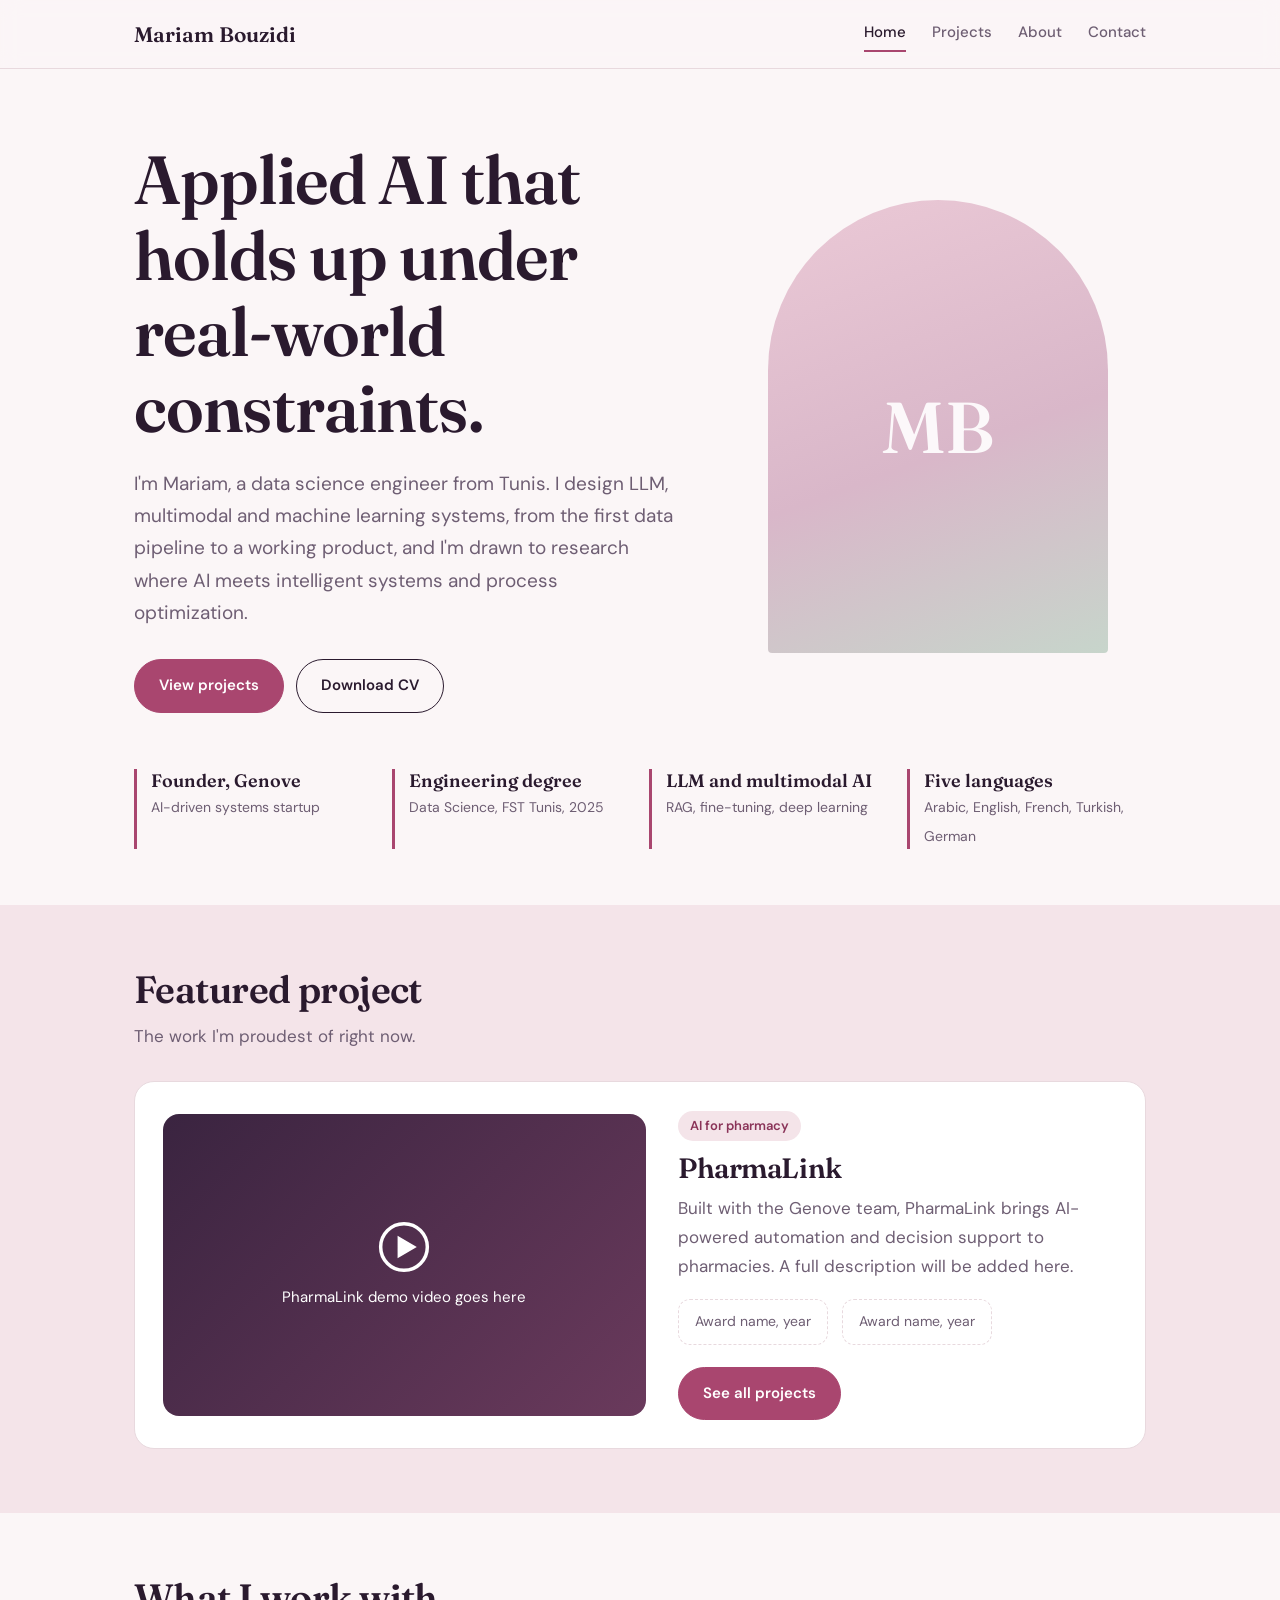
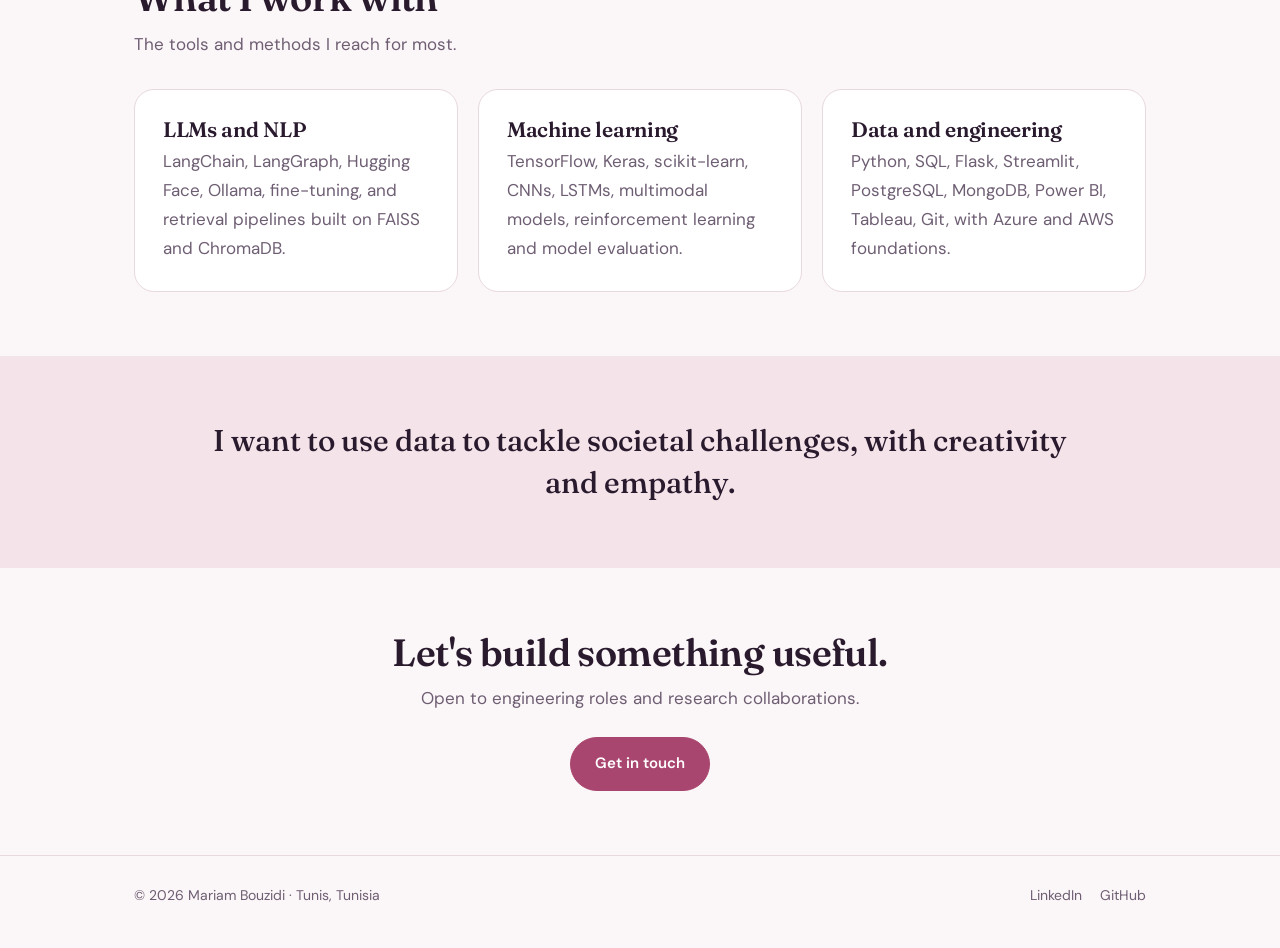
==== index.html @ 701efdcb "Add files via upload" ====
<!DOCTYPE html><html lang="en"><head><meta charset="utf-8"><meta name="viewport" content="width=device-width,initial-scale=1">
<title>Mariam Bouzidi · Data Science Engineer</title><meta name="description" content="Mariam Bouzidi, data science engineer building applied AI systems under real-world constraints.">
<link rel="preconnect" href="https://fonts.googleapis.com"><link rel="preconnect" href="https://fonts.gstatic.com" crossorigin>
<link href="https://fonts.googleapis.com/css2?family=Fraunces:opsz,wght@9..144,500;9..144,600&family=DM+Sans:wght@400;500;600&display=swap" rel="stylesheet">
<link rel="stylesheet" href="style.css"></head><body>
<header class="nav"><div class="wrap"><a class="logo" href="index.html">Mariam Bouzidi</a><nav aria-label="Primary">
<a href="index.html" aria-current="page">Home</a><a href="projects.html">Projects</a><a href="about.html">About</a><a href="contact.html">Contact</a></nav></div></header><main>
<div class="hero"><div class="wrap"><div>
<h1>Applied AI that holds up under real-world constraints.</h1>
<p class="lead">I'm Mariam, a data science engineer from Tunis. I design LLM, multimodal and machine learning systems, from the first data pipeline to a working product, and I'm drawn to research where AI meets intelligent systems and process optimization.</p>
<div class="cta"><a class="btn primary" href="projects.html">View projects</a><a class="btn" href="CV.pdf">Download CV</a></div></div>
<div class="arch" role="img" aria-label="Portrait of Mariam Bouzidi">MB<!-- Add your photo: <img src="photo.jpg" alt="Mariam Bouzidi"> --></div></div></div>

<section style="padding:0 0 56px"><div class="wrap"><div class="facts">
<div><b>Founder, Genove</b><span>AI-driven systems startup</span></div>
<div><b>Engineering degree</b><span>Data Science, FST Tunis, 2025</span></div>
<div><b>LLM and multimodal AI</b><span>RAG, fine-tuning, deep learning</span></div>
<div><b>Five languages</b><span>Arabic, English, French, Turkish, German</span></div></div></div></section>

<section class="band"><div class="wrap"><h2>Featured project</h2><p class="sub">The work I'm proudest of right now.</p>
<div class="card feature"><div class="video"><div><svg viewBox="0 0 24 24" fill="none" stroke="currentColor" stroke-width="1.5"><circle cx="12" cy="12" r="10"/><path d="M10 8.5v7l6-3.5z" fill="currentColor"/></svg>PharmaLink demo video goes here</div></div>
<div><span class="pill">AI for pharmacy</span><h3 style="margin-top:12px;font-size:28px">PharmaLink</h3>
<p class="muted" style="margin-top:10px">Built with the Genove team, PharmaLink brings AI-powered automation and decision support to pharmacies. A full description will be added here.</p>
<div class="awards"><span>Award name, year</span><span>Award name, year</span></div>
<div class="cta" style="margin-top:22px"><a class="btn primary" href="projects.html">See all projects</a></div></div></div></div></section>

<section><div class="wrap"><h2>What I work with</h2><p class="sub">The tools and methods I reach for most.</p>
<div class="grid3">
<div class="card skill"><h3>LLMs and NLP</h3><p class="muted">LangChain, LangGraph, Hugging Face, Ollama, fine-tuning, and retrieval pipelines built on FAISS and ChromaDB.</p></div>
<div class="card skill"><h3>Machine learning</h3><p class="muted">TensorFlow, Keras, scikit-learn, CNNs, LSTMs, multimodal models, reinforcement learning and model evaluation.</p></div>
<div class="card skill"><h3>Data and engineering</h3><p class="muted">Python, SQL, Flask, Streamlit, PostgreSQL, MongoDB, Power BI, Tableau, Git, with Azure and AWS foundations.</p></div></div></div></section>

<section class="band"><div class="wrap"><p class="mission">I want to use data to tackle societal challenges, with creativity and empathy.</p></div></section>

<section><div class="wrap" style="text-align:center"><h2>Let's build something useful.</h2>
<p class="sub" style="margin:0 auto 24px">Open to engineering roles and research collaborations.</p><a class="btn primary" href="contact.html">Get in touch</a></div></section>
</main><footer><div class="wrap"><span>© <span id="yr"></span> Mariam Bouzidi · Tunis, Tunisia</span><span><a href="https://www.linkedin.com/in/mariam-bouzidi">LinkedIn</a><a href="https://github.com/BouzidiMariam">GitHub</a></span></div></footer>
<script>document.getElementById('yr').textContent=new Date().getFullYear();</script></body></html>
---- style.css ----
:root{--bg:#FBF6F7;--panel:#fff;--blush:#F4E4E9;--ink:#2A1A2E;--muted:#6E5E73;--rule:#E8D9DE;--rose:#A9466F;--rose-d:#8A3358;--sage:#7C9885;
--display:'Fraunces',Georgia,serif;--body:'DM Sans','Segoe UI',system-ui,sans-serif}
*{box-sizing:border-box;margin:0}
html{scroll-behavior:smooth}
body{background:var(--bg);color:var(--ink);font:400 17px/1.7 var(--body);-webkit-font-smoothing:antialiased}
a{color:inherit}
:focus-visible{outline:3px solid var(--rose);outline-offset:3px;border-radius:4px}
.wrap{max-width:1060px;margin:0 auto;padding:0 24px}
.nav{position:sticky;top:0;z-index:10;background:rgba(251,246,247,.9);backdrop-filter:blur(10px);border-bottom:1px solid var(--rule)}
.nav .wrap{display:flex;justify-content:space-between;align-items:center;height:68px}
.logo{font:600 21px var(--display);text-decoration:none}
.nav nav{display:flex;gap:26px;font-size:15px;font-weight:500}
.nav nav a{text-decoration:none;color:var(--muted);padding:4px 0;border-bottom:2px solid transparent}
.nav nav a:hover{color:var(--ink)}
.nav nav a[aria-current]{color:var(--ink);border-color:var(--rose)}
h1,h2,h3{font-family:var(--display);font-weight:600;letter-spacing:-.015em;line-height:1.12}
h1{font-size:clamp(40px,6vw,68px)}
h2{font-size:clamp(28px,3.4vw,38px);margin-bottom:10px}
h3{font-size:21px}
.sub{color:var(--muted);max-width:36em;margin-bottom:30px}
.btn{display:inline-block;padding:13px 24px;border-radius:999px;font-weight:600;font-size:15px;text-decoration:none;border:1.5px solid var(--ink);transition:transform .15s}
.btn:hover{transform:translateY(-2px)}
.btn.primary{background:var(--rose);border-color:var(--rose);color:#fff}
.btn.primary:hover{background:var(--rose-d)}
.cta{display:flex;gap:12px;flex-wrap:wrap;margin-top:30px}
section{padding:64px 0}
.band{background:var(--blush)}
.card{background:var(--panel);border:1px solid var(--rule);border-radius:20px;padding:28px}
.muted{color:var(--muted)}
/* portrait arch */
.arch{width:100%;max-width:340px;aspect-ratio:3/4;border-radius:999px 999px 24px 24px;background:linear-gradient(160deg,#EBC9D6,#D9B7C9 55%,#C7D5CB);display:grid;place-items:center;font:600 72px var(--display);color:rgba(255,255,255,.9);overflow:hidden;position:relative}
.arch img{position:absolute;inset:0;width:100%;height:100%;object-fit:cover}
.hero{padding:72px 0 56px}
.hero .wrap{display:grid;grid-template-columns:1.3fr 1fr;gap:56px;align-items:center}
.hero p.lead{margin-top:22px;font-size:19px;color:var(--muted);max-width:31em}
.hero .arch{justify-self:center}
.facts{display:grid;grid-template-columns:repeat(4,1fr);gap:18px}
.facts div{border-left:3px solid var(--rose);padding-left:14px}
.facts b{display:block;font:600 18px var(--display)}
.facts span{font-size:14px;color:var(--muted)}
.feature{display:grid;grid-template-columns:1.1fr 1fr;gap:32px;align-items:center}
.video{aspect-ratio:16/10;border-radius:16px;background:linear-gradient(135deg,#3A2440,#6A3A5C);display:grid;place-items:center;color:#fff;text-align:center;font-size:15px;padding:20px}
.video svg{width:56px;height:56px;margin:0 auto 10px;display:block}
.pill{display:inline-block;font-size:13px;font-weight:600;padding:4px 12px;border-radius:999px;background:var(--blush);color:var(--rose-d)}
.awards{display:flex;gap:14px;flex-wrap:wrap;margin-top:18px}
.awards span{border:1.5px dashed var(--rule);border-radius:12px;padding:10px 16px;font-size:14px;color:var(--muted)}
.grid2{display:grid;grid-template-columns:repeat(2,1fr);gap:20px}
.grid3{display:grid;grid-template-columns:repeat(3,1fr);gap:20px}
.row{display:grid;grid-template-columns:140px 1fr;gap:24px;padding:20px 0;border-bottom:1px solid var(--rule)}
.row:last-child{border:0}
.row .when{color:var(--muted);font-size:15px}
.row h3{font:600 18px/1.3 var(--body)}
.row p{color:var(--muted);font-size:16px;margin-top:4px}
.chips{display:flex;flex-wrap:wrap;gap:8px;margin-top:12px}
.chips span{font-size:14px;padding:5px 13px;border-radius:999px;background:var(--panel);border:1px solid var(--rule)}
.skill h3{margin-bottom:6px}
/* projects */
.page-head{padding:64px 0 24px}
.switch{display:inline-flex;background:var(--panel);border:1.5px solid var(--rule);border-radius:999px;padding:4px;margin:8px 0 28px}
.switch button{font:600 14px var(--body);color:var(--ink);background:none;border:0;padding:9px 20px;border-radius:999px;cursor:pointer}
.switch button[aria-pressed="true"]{background:var(--rose);color:#fff}
.proj{display:flex;flex-direction:column;gap:10px;min-height:190px}
.proj[hidden]{display:none}
.proj p{color:var(--muted);font-size:16px}
.proj .soon{margin-top:auto;font-size:14px;font-weight:600;color:var(--sage)}
.empty{text-align:center;padding:48px 24px;border:1.5px dashed var(--rule);border-radius:20px;color:var(--muted)}
/* contact */
.mail{font:600 clamp(26px,4.4vw,46px) var(--display);text-decoration-color:var(--rose);text-decoration-thickness:2px;text-underline-offset:7px;word-break:break-all}
form{display:grid;gap:16px}
label{font-size:14px;font-weight:600;display:grid;gap:6px}
input,textarea{font:inherit;padding:13px 15px;border:1.5px solid var(--rule);border-radius:12px;background:var(--panel);color:var(--ink)}
input:focus,textarea:focus{outline:none;border-color:var(--rose)}
.links{display:grid;gap:12px;margin-top:22px}
.links a{display:flex;justify-content:space-between;padding:14px 18px;background:var(--panel);border:1px solid var(--rule);border-radius:14px;text-decoration:none;font-weight:500}
.links a:hover{border-color:var(--rose)}
footer{border-top:1px solid var(--rule);padding:28px 0 40px;color:var(--muted);font-size:14px}
footer .wrap{display:flex;justify-content:space-between;flex-wrap:wrap;gap:10px}
@media(max-width:820px){.hero .wrap,.feature,.grid2,.grid3{grid-template-columns:1fr}.facts{grid-template-columns:repeat(2,1fr)}.row{grid-template-columns:1fr;gap:4px}.arch{max-width:260px}}
@media(prefers-reduced-motion:reduce){*{transition:none!important;scroll-behavior:auto!important}}
.mission{font:500 clamp(22px,3vw,30px)/1.4 var(--display);max-width:30em;margin:0 auto;text-align:center}
.proj .go{margin-top:auto;font-size:15px;font-weight:600;color:var(--rose-d);text-underline-offset:4px}
.sec-title{margin:8px 0 18px}
.sec-title:not(:first-child){margin-top:44px}
footer a{text-decoration:none;margin-left:18px}
footer a:hover{color:var(--rose-d)}
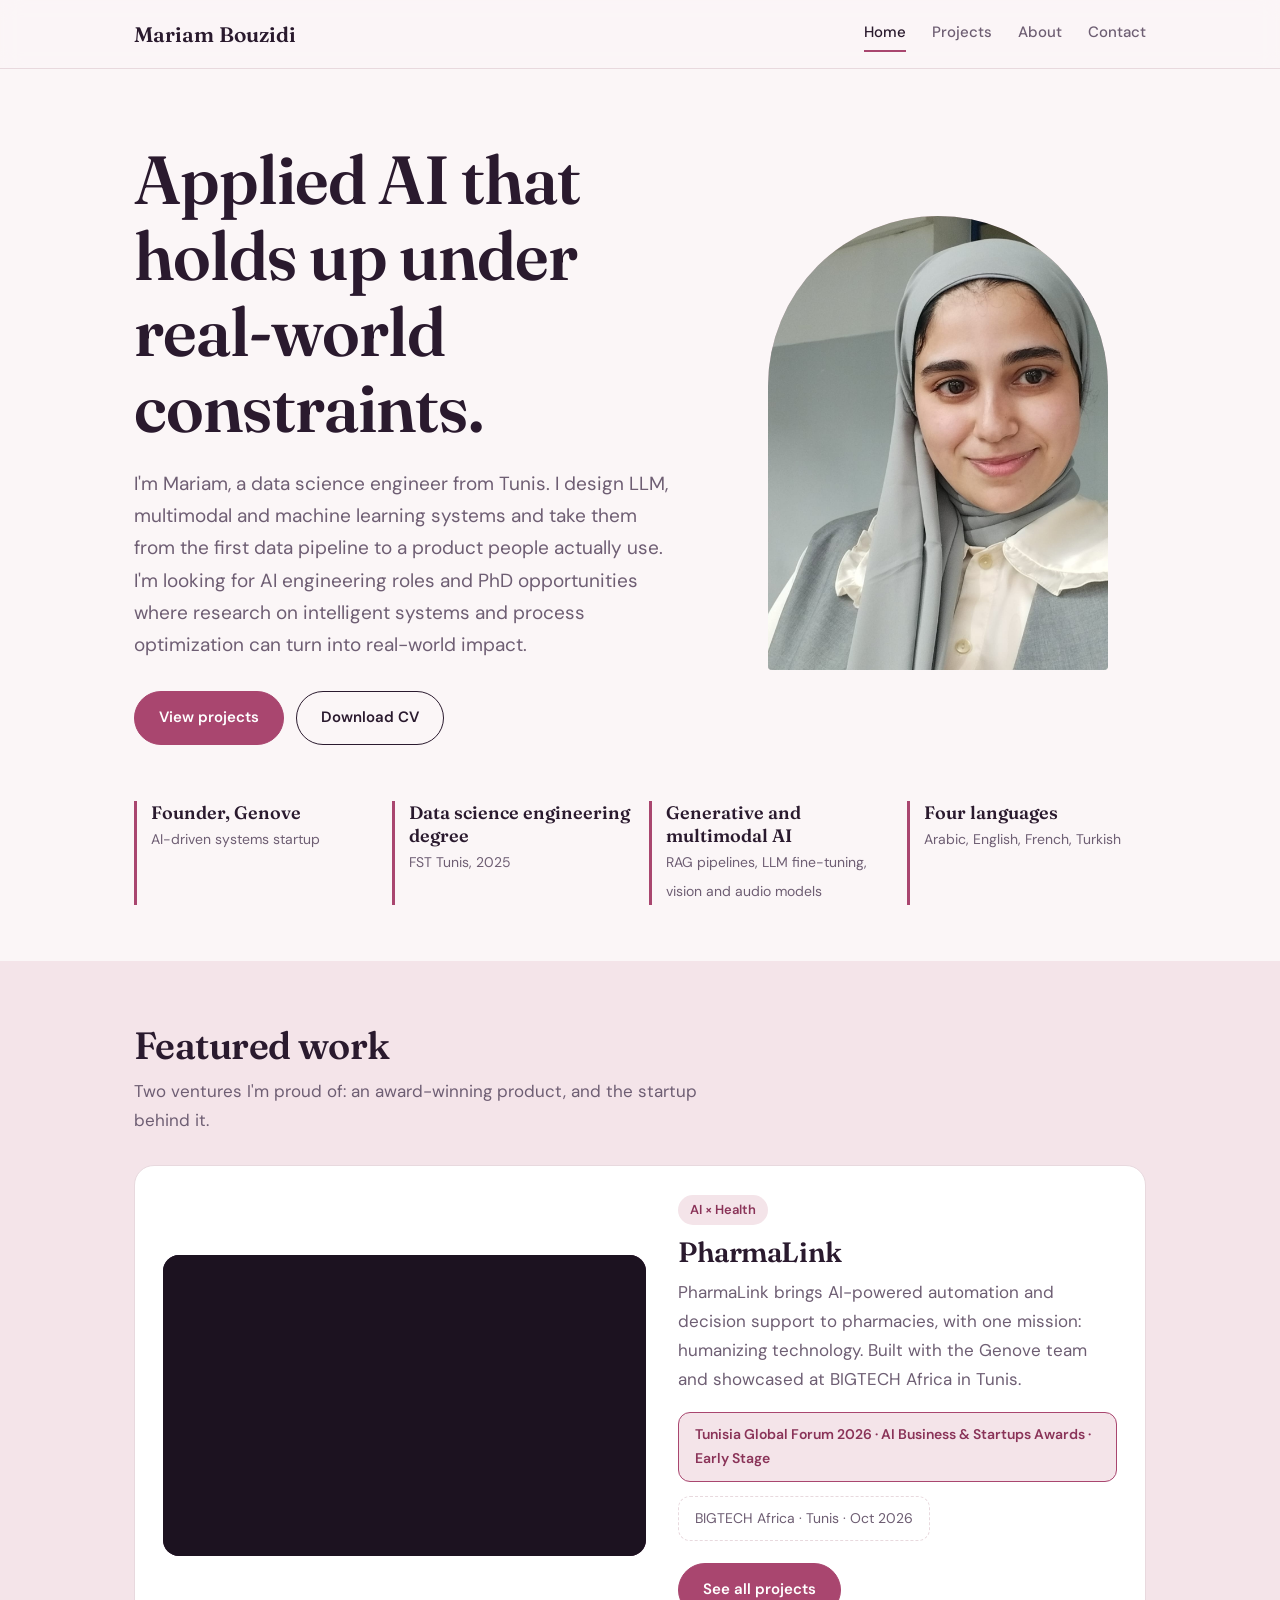
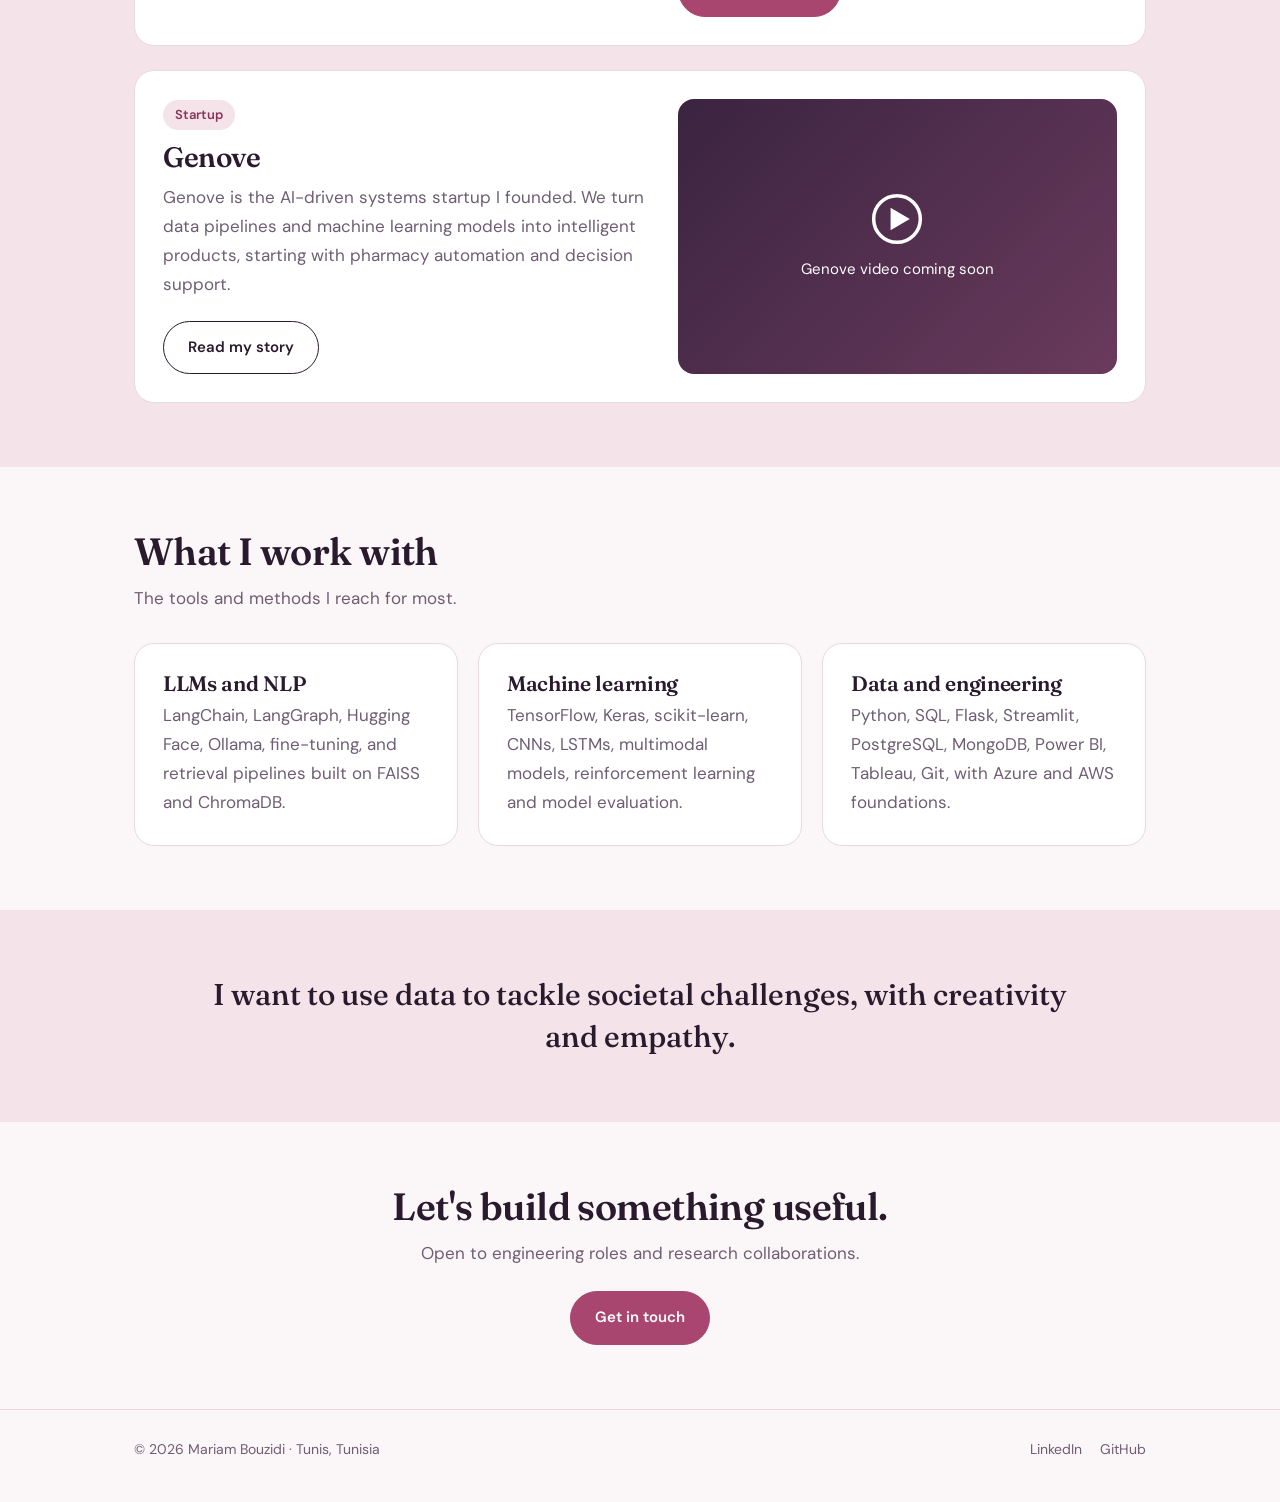
==== commit 24c1b2c1: "Add files via upload" ====
--- a/index.html
+++ b/index.html
@@ -7,22 +7,28 @@
 <a href="index.html" aria-current="page">Home</a><a href="projects.html">Projects</a><a href="about.html">About</a><a href="contact.html">Contact</a></nav></div></header><main>
 <div class="hero"><div class="wrap"><div>
 <h1>Applied AI that holds up under real-world constraints.</h1>
-<p class="lead">I'm Mariam, a data science engineer from Tunis. I design LLM, multimodal and machine learning systems, from the first data pipeline to a working product, and I'm drawn to research where AI meets intelligent systems and process optimization.</p>
+<p class="lead">I'm Mariam, a data science engineer from Tunis. I design LLM, multimodal and machine learning systems and take them from the first data pipeline to a product people actually use. I'm looking for AI engineering roles and PhD opportunities where research on intelligent systems and process optimization can turn into real-world impact.</p>
 <div class="cta"><a class="btn primary" href="projects.html">View projects</a><a class="btn" href="CV.pdf">Download CV</a></div></div>
-<div class="arch" role="img" aria-label="Portrait of Mariam Bouzidi">MB<!-- Add your photo: <img src="photo.jpg" alt="Mariam Bouzidi"> --></div></div></div>
+<div class="arch"><img src="photo.jpg" alt="Mariam Bouzidi"></div></div></div>
 
 <section style="padding:0 0 56px"><div class="wrap"><div class="facts">
 <div><b>Founder, Genove</b><span>AI-driven systems startup</span></div>
-<div><b>Engineering degree</b><span>Data Science, FST Tunis, 2025</span></div>
-<div><b>LLM and multimodal AI</b><span>RAG, fine-tuning, deep learning</span></div>
-<div><b>Five languages</b><span>Arabic, English, French, Turkish, German</span></div></div></div></section>
+<div><b>Data science engineering degree</b><span>FST Tunis, 2025</span></div>
+<div><b>Generative and multimodal AI</b><span>RAG pipelines, LLM fine-tuning, vision and audio models</span></div>
+<div><b>Four languages</b><span>Arabic, English, French, Turkish</span></div></div></div></section>
 
-<section class="band"><div class="wrap"><h2>Featured project</h2><p class="sub">The work I'm proudest of right now.</p>
-<div class="card feature"><div class="video"><div><svg viewBox="0 0 24 24" fill="none" stroke="currentColor" stroke-width="1.5"><circle cx="12" cy="12" r="10"/><path d="M10 8.5v7l6-3.5z" fill="currentColor"/></svg>PharmaLink demo video goes here</div></div>
-<div><span class="pill">AI for pharmacy</span><h3 style="margin-top:12px;font-size:28px">PharmaLink</h3>
-<p class="muted" style="margin-top:10px">Built with the Genove team, PharmaLink brings AI-powered automation and decision support to pharmacies. A full description will be added here.</p>
-<div class="awards"><span>Award name, year</span><span>Award name, year</span></div>
-<div class="cta" style="margin-top:22px"><a class="btn primary" href="projects.html">See all projects</a></div></div></div></div></section>
+<section class="band"><div class="wrap"><h2>Featured work</h2><p class="sub">Two ventures I'm proud of: an award-winning product, and the startup behind it.</p>
+<div class="card feature"><div class="video"><iframe src="https://www.youtube-nocookie.com/embed/Z31903lbKTA" title="PharmaLink video" loading="lazy" allow="accelerometer; encrypted-media; picture-in-picture; fullscreen" referrerpolicy="strict-origin-when-cross-origin" allowfullscreen></iframe></div>
+<div><span class="pill">AI × Health</span><h3 style="margin-top:12px;font-size:28px">PharmaLink</h3>
+<p class="muted" style="margin-top:10px">PharmaLink brings AI-powered automation and decision support to pharmacies, with one mission: humanizing technology. Built with the Genove team and showcased at BIGTECH Africa in Tunis.</p>
+<div class="awards"><span class="win">Tunisia Global Forum 2026 · AI Business &amp; Startups Awards · Early Stage</span><span>BIGTECH Africa · Tunis · Oct 2026</span></div>
+<div class="cta" style="margin-top:22px"><a class="btn primary" href="projects.html">See all projects</a></div></div></div>
+
+<div class="card feature rev"><div class="video"><div class="ph"><svg viewBox="0 0 24 24" fill="none" stroke="currentColor" stroke-width="1.5"><circle cx="12" cy="12" r="10"/><path d="M10 8.5v7l6-3.5z" fill="currentColor"/></svg>Genove video coming soon</div><video controls preload="metadata" playsinline aria-label="Genove video"><source src="videos/genove.mp4" type="video/mp4" onerror="this.closest('.video').classList.add('missing')"></video></div>
+<div><span class="pill">Startup</span><h3 style="margin-top:12px;font-size:28px">Genove</h3>
+<p class="muted" style="margin-top:10px">Genove is the AI-driven systems startup I founded. We turn data pipelines and machine learning models into intelligent products, starting with pharmacy automation and decision support.</p>
+<div class="cta" style="margin-top:22px"><a class="btn" href="about.html">Read my story</a></div></div></div>
+</div></section>
 
 <section><div class="wrap"><h2>What I work with</h2><p class="sub">The tools and methods I reach for most.</p>
 <div class="grid3">
--- a/style.css
+++ b/style.css
@@ -83,3 +83,20 @@
 .sec-title:not(:first-child){margin-top:44px}
 footer a{text-decoration:none;margin-left:18px}
 footer a:hover{color:var(--rose-d)}
+.tile{aspect-ratio:4/3;border-radius:16px;background:linear-gradient(150deg,#F0D5DF,#DCC3D3 60%,#CFDDD3);display:flex;align-items:flex-end;padding:14px;font-size:14px;color:var(--ink);position:relative;overflow:hidden}
+.tile img{position:absolute;inset:0;width:100%;height:100%;object-fit:cover}
+.tile span{position:relative;background:rgba(255,255,255,.85);padding:4px 12px;border-radius:999px;font-weight:500}
+.gallery{display:grid;grid-template-columns:repeat(3,1fr);gap:18px;align-items:start;max-width:780px;margin:0 auto}
+@media(max-width:600px){.gallery{gap:8px}.shot figcaption{font-size:12px}}
+.shot img{width:100%;height:auto;display:block;border-radius:16px;border:1px solid var(--rule);box-shadow:0 10px 30px rgba(42,26,46,.08)}
+.shot figcaption{font-size:14px;color:var(--muted);margin-top:10px;text-align:center}
+.feature+.feature{margin-top:24px}
+.feature.rev .video{order:2}
+.video{position:relative;overflow:hidden}
+.video video{position:absolute;inset:0;width:100%;height:100%;object-fit:contain;background:#1c1220}
+.video .ph{display:none}
+.video.missing video{display:none}
+.video.missing .ph{display:block}
+.awards .win{border:1.5px solid var(--rose);background:var(--blush);color:var(--rose-d);font-weight:600}
+@media(max-width:820px){.feature.rev .video{order:0}}
+.video iframe{position:absolute;inset:0;width:100%;height:100%;border:0;background:#1c1220}
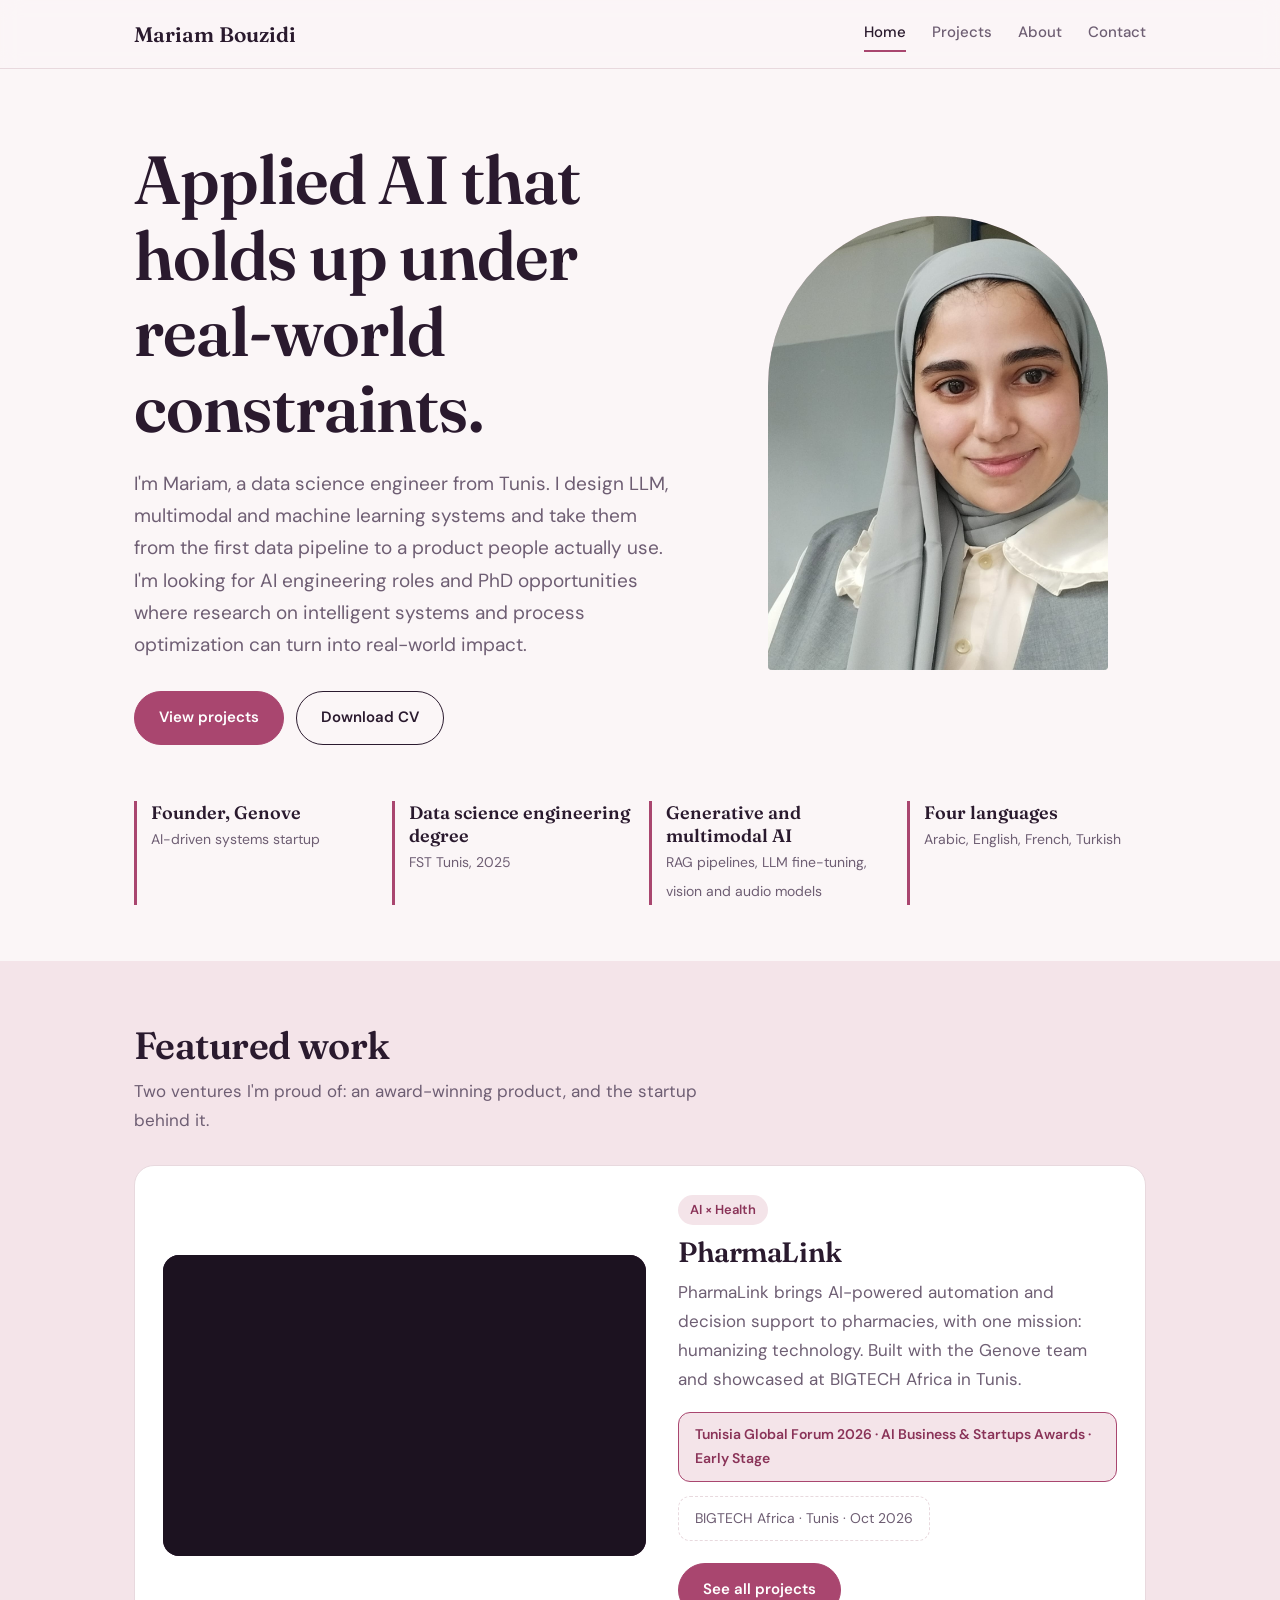
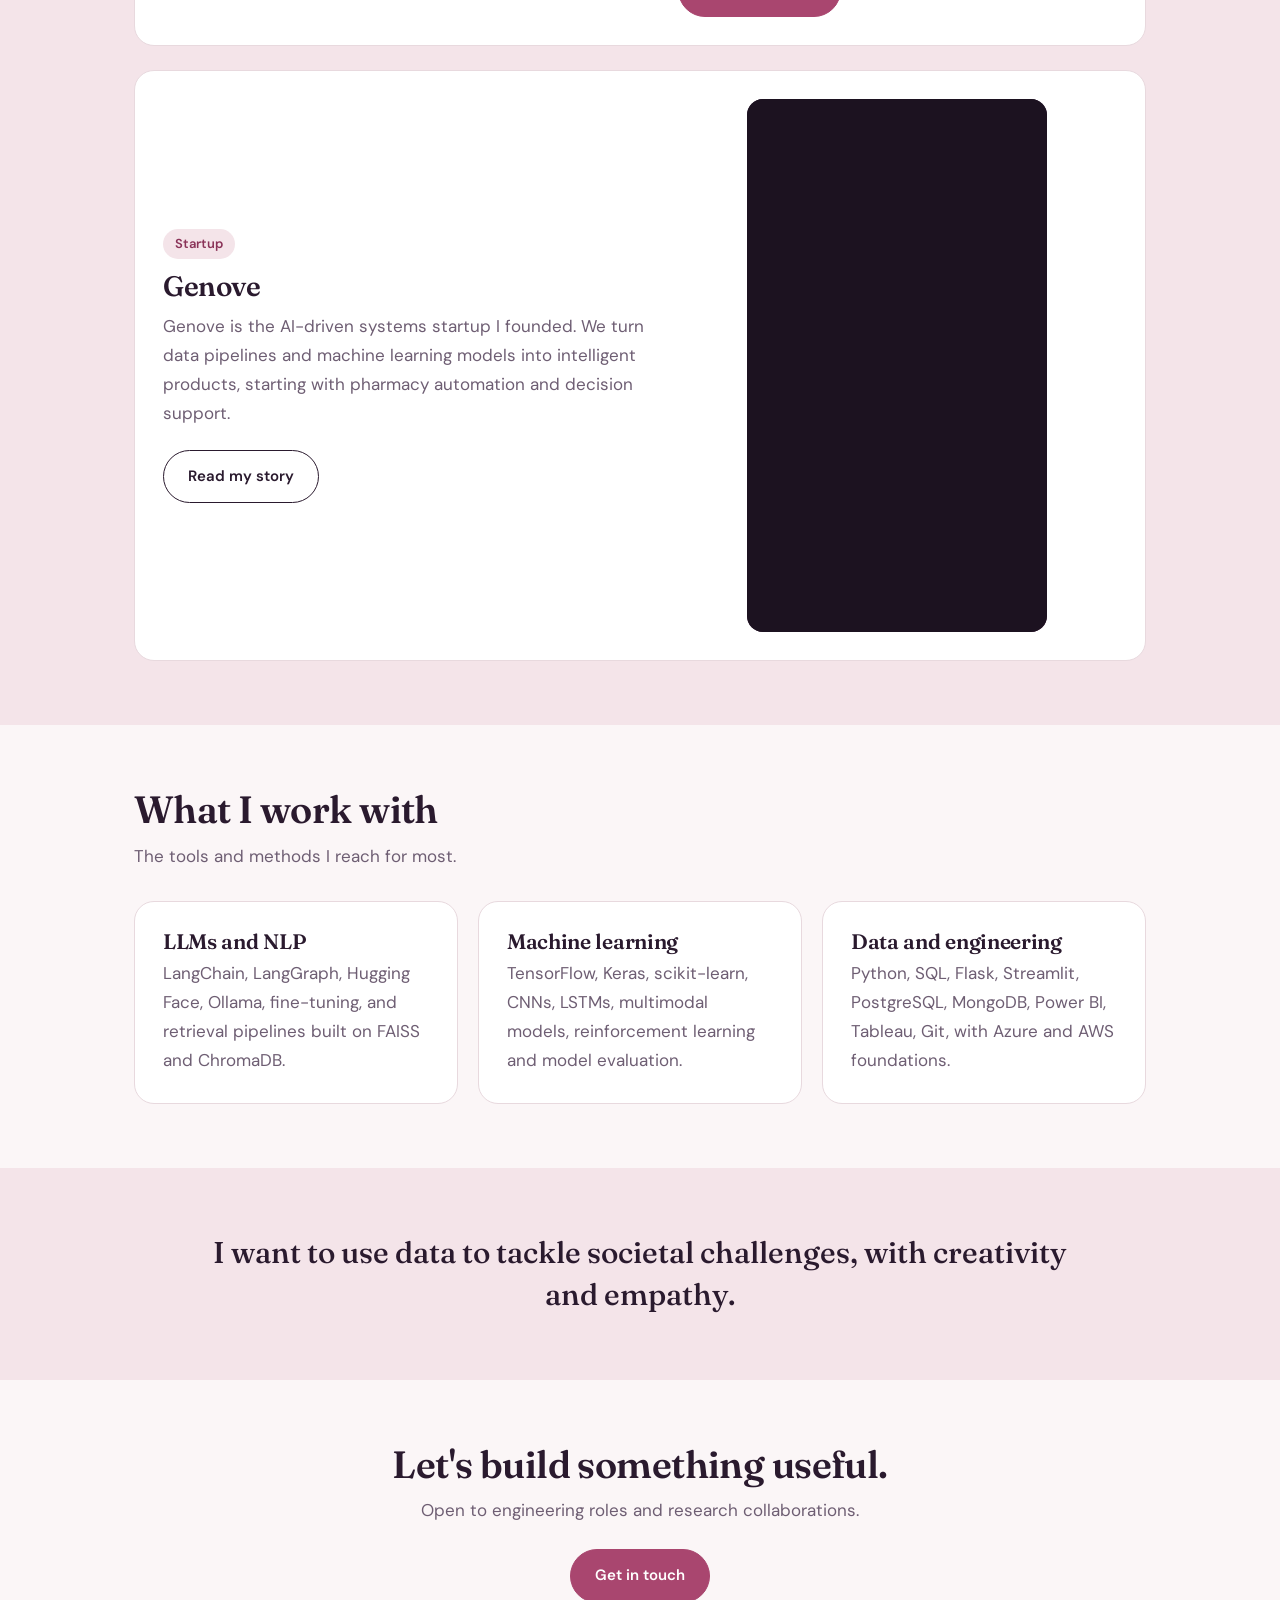
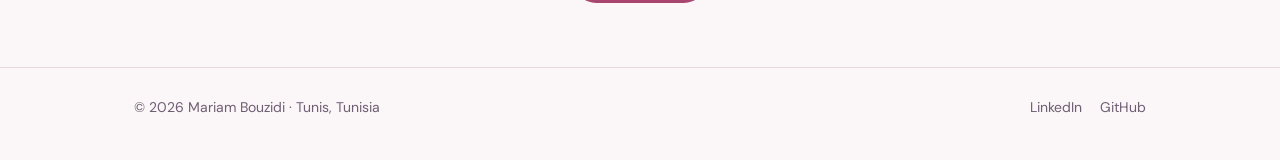
==== commit c3cc4509: "Add files via upload" ====
--- a/index.html
+++ b/index.html
@@ -24,7 +24,7 @@
 <div class="awards"><span class="win">Tunisia Global Forum 2026 · AI Business &amp; Startups Awards · Early Stage</span><span>BIGTECH Africa · Tunis · Oct 2026</span></div>
 <div class="cta" style="margin-top:22px"><a class="btn primary" href="projects.html">See all projects</a></div></div></div>
 
-<div class="card feature rev"><div class="video"><div class="ph"><svg viewBox="0 0 24 24" fill="none" stroke="currentColor" stroke-width="1.5"><circle cx="12" cy="12" r="10"/><path d="M10 8.5v7l6-3.5z" fill="currentColor"/></svg>Genove video coming soon</div><video controls preload="metadata" playsinline aria-label="Genove video"><source src="videos/genove.mp4" type="video/mp4" onerror="this.closest('.video').classList.add('missing')"></video></div>
+<div class="card feature rev"><div class="video portrait"><iframe src="https://www.youtube-nocookie.com/embed/9PLrCJRe7YY" title="Genove video" loading="lazy" allow="accelerometer; encrypted-media; picture-in-picture; fullscreen" referrerpolicy="strict-origin-when-cross-origin" allowfullscreen></iframe></div>
 <div><span class="pill">Startup</span><h3 style="margin-top:12px;font-size:28px">Genove</h3>
 <p class="muted" style="margin-top:10px">Genove is the AI-driven systems startup I founded. We turn data pipelines and machine learning models into intelligent products, starting with pharmacy automation and decision support.</p>
 <div class="cta" style="margin-top:22px"><a class="btn" href="about.html">Read my story</a></div></div></div>
--- a/style.css
+++ b/style.css
@@ -100,3 +100,4 @@
 .awards .win{border:1.5px solid var(--rose);background:var(--blush);color:var(--rose-d);font-weight:600}
 @media(max-width:820px){.feature.rev .video{order:0}}
 .video iframe{position:absolute;inset:0;width:100%;height:100%;border:0;background:#1c1220}
+.video.portrait{aspect-ratio:9/16;width:100%;max-width:300px;justify-self:center}
